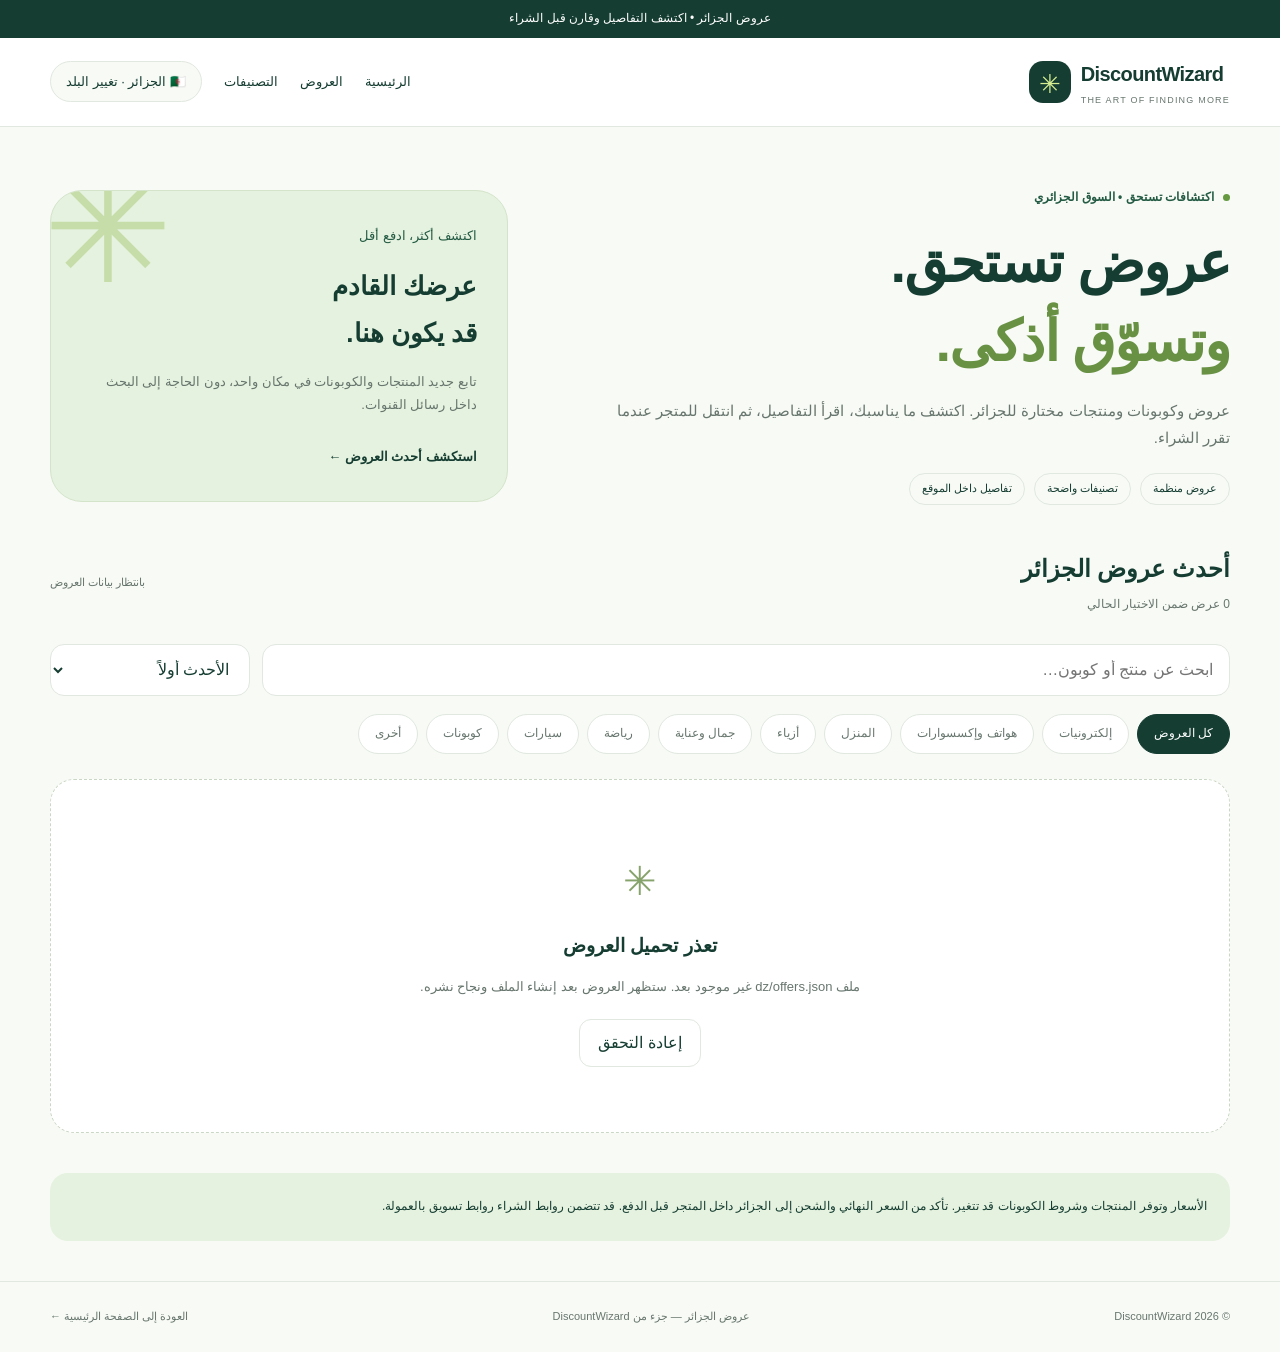
==== dz/index.html @ 04fa4dc1 "Create index.html" ====
<!DOCTYPE html>
<html lang="ar" dir="rtl">
<head>
  <meta charset="UTF-8">
  <meta name="viewport" content="width=device-width, initial-scale=1">
  <meta name="theme-color" content="#123e32">
  <meta name="description" content="اكتشف عروض الجزائر والكوبونات والمنتجات المختارة على DiscountWizard، مع التفاصيل والتصنيفات وروابط الشراء.">
  <title>عروض الجزائر والكوبونات | DiscountWizard</title>

  <style>
    :root {
      color-scheme: light;
      --bg: #f8faf6;
      --paper: #fff;
      --ink: #153d32;
      --muted: #67766e;
      --line: #e0e8df;
      --mint: #e5f2df;
      --lime: #d6ed91;
      --green: #245b44;
      --radius: 24px;
    }

    * { box-sizing: border-box; }
    html { scroll-behavior: smooth; }
    body {
      margin: 0;
      background: var(--bg);
      color: var(--ink);
      font-family: Tahoma, Arial, sans-serif;
      line-height: 1.8;
    }
    button, input, select { font: inherit; }
    button, select { cursor: pointer; }
    a { color: inherit; text-decoration: none; }
    button, a, input, select { -webkit-tap-highlight-color: transparent; }
    :focus-visible { outline: 3px solid #81ab49; outline-offset: 4px; }
    [hidden] { display: none !important; }
    .wrap { width: min(1180px, calc(100% - 36px)); margin: auto; }
    .announcement {
      padding: 8px 16px;
      text-align: center;
      background: var(--ink);
      color: white;
      font-size: 12px;
    }
    header { border-bottom: 1px solid var(--line); background: var(--paper); }
    .nav {
      min-height: 88px;
      display: flex;
      align-items: center;
      justify-content: space-between;
      gap: 20px;
    }
    .brand { display: flex; align-items: center; gap: 10px; direction: ltr; }
    .brand-icon {
      display: grid;
      place-items: center;
      width: 42px;
      height: 42px;
      border-radius: 14px;
      background: var(--ink);
      color: var(--lime);
      font-size: 26px;
    }
    .brand strong { display: block; font-size: 20px; letter-spacing: -.6px; }
    .brand small { display: block; font-size: 9px; letter-spacing: 1.2px; color: var(--muted); }
    .nav-links { display: flex; align-items: center; gap: 22px; font-size: 13px; }
    .country-pill {
      border: 1px solid var(--line);
      border-radius: 100px;
      padding: 8px 15px;
      background: var(--bg);
      white-space: nowrap;
    }
    .hero {
      padding: 60px 0 42px;
      display: grid;
      grid-template-columns: 1.5fr 1fr;
      gap: 35px;
      align-items: center;
    }
    .eyebrow { font-size: 12px; font-weight: bold; color: var(--green); }
    .eyebrow::before {
      content: "";
      display: inline-block;
      width: 7px;
      height: 7px;
      border-radius: 50%;
      background: #669840;
      margin-inline-end: 9px;
    }
    h1 { font-size: clamp(32px, 5vw, 56px); line-height: 1.4; margin: 16px 0; letter-spacing: -1.5px; }
    h1 span { color: #689144; }
    .hero p { color: var(--muted); max-width: 620px; font-size: 15px; }
    .hero-tags { display: flex; flex-wrap: wrap; gap: 9px; margin-top: 22px; }
    .hero-tags span { padding: 5px 12px; border: 1px solid var(--line); border-radius: 100px; font-size: 11px; }
    .hero-card {
      padding: 30px;
      border-radius: 32px;
      background: var(--mint);
      border: 1px solid #d4e4ca;
      position: relative;
      overflow: hidden;
    }
    .hero-card::after {
      content: "✳";
      position: absolute;
      inset-inline-end: -8px;
      top: -40px;
      font-size: 155px;
      color: #c6dda9;
      line-height: 1;
    }
    .hero-card > * { position: relative; z-index: 1; }
    .hero-card small { color: var(--green); }
    .hero-card h2 { font-size: 26px; margin: 14px 0 10px; }
    .hero-card p { font-size: 13px; }
    .hero-card a { display: inline-block; margin-top: 15px; font-size: 13px; font-weight: bold; }
    .section-top { display: flex; justify-content: space-between; align-items: center; gap: 15px; }
    .section-top h2 { font-size: 24px; margin: 0; }
    .section-top p { margin: 4px 0; font-size: 12px; color: var(--muted); }
    .update-status { font-size: 11px; color: var(--muted); text-align: end; }
    .tools {
      display: grid;
      grid-template-columns: 1fr 200px;
      gap: 12px;
      margin: 24px 0 18px;
    }
    .search, .sort {
      width: 100%;
      min-height: 50px;
      border: 1px solid var(--line);
      border-radius: 14px;
      background: white;
      color: var(--ink);
      padding: 11px 16px;
    }
    .categories { display: flex; flex-wrap: wrap; gap: 8px; margin-bottom: 25px; }
    .category {
      border: 1px solid var(--line);
      background: white;
      color: var(--muted);
      border-radius: 100px;
      padding: 8px 16px;
      font-size: 12px;
    }
    .category.active { background: var(--ink); color: white; border-color: var(--ink); }
    .grid { display: grid; grid-template-columns: repeat(3, minmax(0, 1fr)); gap: 22px; }
    .offer {
      background: var(--paper);
      border: 1px solid var(--line);
      border-radius: var(--radius);
      overflow: hidden;
      display: flex;
      flex-direction: column;
      transition: transform .2s, box-shadow .2s;
    }
    .offer:hover { transform: translateY(-4px); box-shadow: 0 15px 35px #183c3210; }
    .offer-image {
      aspect-ratio: 4 / 3;
      position: relative;
      background: #f0f3ed;
      display: grid;
      place-items: center;
      overflow: hidden;
    }
    .offer-image img { width: 100%; height: 100%; object-fit: contain; padding: 18px; }
    .placeholder { color: #98ac93; font-size: 45px; }
    .badge {
      position: absolute;
      top: 13px;
      inset-inline-start: 13px;
      padding: 4px 11px;
      border-radius: 100px;
      background: var(--ink);
      color: white;
      font-size: 11px;
    }
    .badge.expired { background: #756e63; }
    .offer-content { padding: 20px; display: flex; flex-direction: column; flex: 1; }
    .meta { display: flex; justify-content: space-between; gap: 8px; color: var(--muted); font-size: 10px; }
    .offer h3 { font-size: 16px; line-height: 1.8; margin: 12px 0 8px; overflow-wrap: anywhere; }
    .summary {
      color: var(--muted);
      font-size: 12px;
      margin: 0 0 16px;
      display: -webkit-box;
      -webkit-line-clamp: 2;
      -webkit-box-orient: vertical;
      overflow: hidden;
    }
    .prices { display: flex; flex-wrap: wrap; align-items: center; gap: 10px; margin-top: auto; }
    .price { font-size: 22px; font-weight: bold; }
    .old-price { color: #8a938b; font-size: 12px; }
    .coupon-line { color: var(--green); font-size: 11px; margin: 10px 0 0; overflow-wrap: anywhere; }
    .details-button, .primary {
      border: 0;
      background: var(--ink);
      color: white;
      border-radius: 12px;
      padding: 11px 16px;
      text-align: center;
      font-weight: bold;
      font-size: 12px;
    }
    .details-button { width: 100%; margin-top: 18px; }
    .details-button:hover, .primary:hover { background: var(--green); }
    .empty {
      border: 1px dashed #cbd7c5;
      border-radius: var(--radius);
      text-align: center;
      padding: 65px 20px;
      background: white;
    }
    .empty .symbol { font-size: 40px; color: #87a36c; }
    .empty h3 { margin: 12px 0; font-size: 19px; }
    .empty p { margin: 0 auto; max-width: 550px; color: var(--muted); font-size: 13px; }
    .secondary { border: 1px solid var(--line); background: white; padding: 9px 18px; border-radius: 12px; color: var(--ink); }
    .empty button { margin-top: 20px; }
    .pagination { display: flex; align-items: center; justify-content: center; gap: 18px; margin: 30px 0; }
    .pagination span { font-size: 12px; color: var(--muted); }
    button:disabled { opacity: .4; cursor: not-allowed; }
    .notice { padding: 23px; background: var(--mint); border-radius: 18px; margin: 40px 0; font-size: 12px; }
    footer { margin-top: 40px; border-top: 1px solid var(--line); padding: 25px 0; color: var(--muted); font-size: 11px; }
    .footer-inner { display: flex; justify-content: space-between; gap: 20px; flex-wrap: wrap; }

    dialog {
      width: min(760px, calc(100% - 24px));
      max-height: 90vh;
      padding: 0;
      border: 1px solid var(--line);
      border-radius: 24px;
      color: var(--ink);
      background: white;
      overflow: auto;
    }
    dialog::backdrop { background: #09251fcc; backdrop-filter: blur(4px); }
    .dialog-head {
      display: flex;
      justify-content: space-between;
      align-items: center;
      padding: 15px 22px;
      border-bottom: 1px solid var(--line);
    }
    .close { border: 0; background: var(--bg); width: 36px; height: 36px; border-radius: 50%; font-size: 22px; color: var(--ink); }
    .dialog-body { padding: 25px; }
    .detail-image { width: 100%; max-height: 300px; object-fit: contain; background: var(--bg); border-radius: 18px; padding: 20px; }
    .dialog-body h2 { font-size: 23px; line-height: 1.6; overflow-wrap: anywhere; }
    .description { white-space: pre-line; color: var(--muted); font-size: 14px; overflow-wrap: anywhere; }
    .specs { width: 100%; border-collapse: collapse; margin: 20px 0; font-size: 13px; }
    .specs th, .specs td { padding: 12px; border-bottom: 1px solid var(--line); text-align: start; overflow-wrap: anywhere; }
    .specs th { width: 35%; background: var(--bg); }
    .detail-actions { display: flex; gap: 10px; flex-wrap: wrap; margin-top: 24px; }
    .detail-note { color: var(--muted); font-size: 11px; margin-top: 18px; }
    .skip { position: absolute; top: -100px; padding: 10px; background: white; z-index: 5; }
    .skip:focus { top: 10px; }

    @media (max-width: 900px) {
      .grid { grid-template-columns: repeat(2, minmax(0, 1fr)); }
      .hero { grid-template-columns: 1fr; gap: 15px; padding-top: 35px; }
      .hero-card { padding: 25px; }
    }
    @media (max-width: 580px) {
      .wrap { width: calc(100% - 26px); }
      .nav { min-height: 76px; gap: 10px; flex-wrap: wrap; padding: 14px 0; }
      .brand strong { font-size: 18px; }
      .nav-links { gap: 12px; font-size: 11px; }
      .nav-links .home-link { display: none; }
      .grid { grid-template-columns: 1fr; }
      .tools { grid-template-columns: 1fr; }
      .section-top { align-items: flex-start; }
      .section-top h2 { font-size: 21px; }
      .update-status { max-width: 130px; }
      .hero h1 { font-size: 36px; }
      .dialog-body { padding: 18px; }
      .categories { gap: 6px; }
      .category { padding: 7px 12px; }
    }
    @media (prefers-reduced-motion: reduce) {
      html { scroll-behavior: auto; }
      .offer { transition: none; }
    }
  </style>
</head>

<body>
  <a class="skip" href="#offers">انتقل إلى العروض</a>

  <div class="announcement">
    عروض الجزائر • اكتشف التفاصيل وقارن قبل الشراء
  </div>

  <header>
    <nav class="wrap nav" aria-label="القائمة الرئيسية">
      <a class="brand" href="../?lang=ar" aria-label="DiscountWizard — الرئيسية">
        <span class="brand-icon" aria-hidden="true">✳</span>
        <span>
          <strong>DiscountWizard</strong>
          <small>THE ART OF FINDING MORE</small>
        </span>
      </a>

      <div class="nav-links">
        <a class="home-link" href="../?lang=ar">الرئيسية</a>
        <a href="#offers">العروض</a>
        <a href="#categories">التصنيفات</a>
        <a class="country-pill" href="../?lang=ar">🇩🇿 الجزائر · تغيير البلد</a>
      </div>
    </nav>
  </header>

  <main class="wrap">
    <section class="hero">
      <div>
        <div class="eyebrow">اكتشافات تستحق • السوق الجزائري</div>
        <h1>عروض تستحق.<br><span>وتسوّق أذكى.</span></h1>
        <p>
          عروض وكوبونات ومنتجات مختارة للجزائر.
          اكتشف ما يناسبك، اقرأ التفاصيل، ثم انتقل للمتجر عندما تقرر الشراء.
        </p>
        <div class="hero-tags">
          <span>عروض منظمة</span>
          <span>تصنيفات واضحة</span>
          <span>تفاصيل داخل الموقع</span>
        </div>
      </div>

      <aside class="hero-card">
        <small>اكتشف أكثر، ادفع أقل</small>
        <h2>عرضك القادم<br>قد يكون هنا.</h2>
        <p>تابع جديد المنتجات والكوبونات في مكان واحد، دون الحاجة إلى البحث داخل رسائل القنوات.</p>
        <a href="#offers">استكشف أحدث العروض ←</a>
      </aside>
    </section>

    <section id="offers" aria-labelledby="offers-title">
      <div class="section-top">
        <div>
          <h2 id="offers-title">أحدث عروض الجزائر</h2>
          <p id="result-count">جارٍ تحميل العروض…</p>
        </div>
        <div class="update-status" id="update-status" role="status" aria-live="polite">
          تحديث تلقائي كل دقيقتين
        </div>
      </div>

      <div class="tools">
        <input
          class="search"
          id="search"
          type="search"
          placeholder="ابحث عن منتج أو كوبون…"
          aria-label="البحث في العروض"
          maxlength="150"
        >
        <select class="sort" id="sort" aria-label="ترتيب العروض">
          <option value="newest">الأحدث أولاً</option>
          <option value="discount">الأعلى تخفيضًا</option>
        </select>
      </div>

      <div class="categories" id="categories" aria-label="تصنيفات العروض"></div>
      <div class="grid" id="offer-grid"></div>

      <div class="empty" id="empty-state" hidden>
        <div class="symbol" aria-hidden="true">✳</div>
        <h3 id="empty-title">العروض في الطريق</h3>
        <p id="empty-text"></p>
        <button class="secondary" id="retry" type="button">إعادة التحقق</button>
      </div>

      <nav class="pagination" id="pagination" aria-label="صفحات العروض" hidden>
        <button class="secondary" id="previous" type="button">السابق</button>
        <span id="page-info"></span>
        <button class="secondary" id="next" type="button">التالي</button>
      </nav>
    </section>

    <aside class="notice">
      الأسعار وتوفر المنتجات وشروط الكوبونات قد تتغير.
      تأكد من السعر النهائي والشحن إلى الجزائر داخل المتجر قبل الدفع.
      قد تتضمن روابط الشراء روابط تسويق بالعمولة.
    </aside>
  </main>

  <footer>
    <div class="wrap footer-inner">
      <span>© <span id="year"></span> DiscountWizard</span>
      <span>عروض الجزائر — جزء من DiscountWizard</span>
      <a href="../?lang=ar">العودة إلى الصفحة الرئيسية ←</a>
    </div>
  </footer>

  <dialog id="detail-dialog" aria-labelledby="detail-title">
    <div class="dialog-head">
      <span>تفاصيل العرض</span>
      <button class="close" id="close-dialog" type="button" aria-label="إغلاق">×</button>
    </div>
    <div class="dialog-body" id="detail-content"></div>
  </dialog>

  <script>
    (() => {
      'use strict';

      // مصدر البيانات: ملف offers.json داخل مجلد dz نفسه.
      const DATA_URL = new URL('./offers.json', location.href);
      const REFRESH_MS = 120000;
      const PAGE_SIZE = 12;

      const categoryNames = {
        all: 'كل العروض',
        electronics: 'إلكترونيات',
        phones: 'هواتف وإكسسوارات',
        home: 'المنزل',
        fashion: 'أزياء',
        beauty: 'جمال وعناية',
        sports: 'رياضة',
        automotive: 'سيارات',
        coupons: 'كوبونات',
        other: 'أخرى'
      };

      const $ = (id) => document.getElementById(id);
      const state = {
        offers: [],
        category: 'all',
        page: 1,
        loaded: false,
        loading: false,
        error: '',
        activeId: null
      };

      function element(tag, className, text) {
        const node = document.createElement(tag);
        if (className) node.className = className;
        if (text !== undefined) node.textContent = text;
        return node;
      }

      function safeUrl(value) {
        if (typeof value !== 'string' || !value.trim()) return '';
        try {
          const url = new URL(value, DATA_URL);
          return ['https:', 'http:'].includes(url.protocol) ? url.href : '';
        } catch {
          return '';
        }
      }

      function string(value, limit = 10000) {
        return typeof value === 'string' ? value.slice(0, limit) : '';
      }

      function numeric(value) {
        if (value === null || value === undefined || value === '') return null;
        const number = Number(value);
        return Number.isFinite(number) && number >= 0 ? number : null;
      }

      function normalize(raw) {
        if (!raw || typeof raw !== 'object') return null;

        const id = String(raw.id ?? '').trim();
        const title = string(raw.title, 300).trim();
        if (!id || !title) return null;
        if (raw.country && String(raw.country).toLowerCase() !== 'dz') return null;

        const category = Object.prototype.hasOwnProperty.call(categoryNames, raw.category)
          && raw.category !== 'all' ? raw.category : 'other';

        const published = Date.parse(raw.published_at);
        const expires = Date.parse(raw.expires_at);
        const price = numeric(raw.price);
        const oldPrice = numeric(raw.old_price);

        let discount = numeric(
          typeof raw.discount === 'string'
            ? raw.discount.replace('%', '').trim()
            : raw.discount
        );

        if (price !== null && oldPrice !== null && oldPrice > price) {
          discount = Math.round((1 - price / oldPrice) * 100);
        }

        const specifications = [];
        if (raw.specifications && typeof raw.specifications === 'object'
          && !Array.isArray(raw.specifications)) {
          for (const [key, value] of Object.entries(raw.specifications).slice(0, 30)) {
            if (['string', 'number', 'boolean'].includes(typeof value)) {
              specifications.push([key.slice(0, 100), String(value).slice(0, 1000)]);
            }
          }
        }

        return {
          id,
          title,
          category,
          description: string(raw.description),
          image: safeUrl(raw.image),
          productUrl: safeUrl(raw.product_url),
          coupon: string(raw.coupon, 100),
          currency: string(raw.currency, 12) || 'DZD',
          price,
          oldPrice,
          priceLabel: price === null ? string(raw.price, 80) : '',
          oldPriceLabel: oldPrice === null ? string(raw.old_price, 80) : '',
          discount: discount !== null && discount > 0 && discount <= 100
            ? Math.round(discount) : null,
          published: Number.isFinite(published) ? published : 0,
          expires: Number.isFinite(expires) ? expires : null,
          expired: raw.status === 'expired',
          specifications
        };
      }

      function expired(offer) {
        return offer.expired || (offer.expires !== null && offer.expires <= Date.now());
      }

      function money(value, currency) {
        if (value === null) return '';
        try {
          return new Intl.NumberFormat('ar-DZ', {
            style: 'currency',
            currency,
            maximumFractionDigits: 2
          }).format(value);
        } catch {
          return `${value} ${currency}`;
        }
      }

      function priceText(offer) {
        return money(offer.price, offer.currency) || offer.priceLabel || 'السعر داخل المتجر';
      }

      function dateText(timestamp) {
        return timestamp
          ? new Intl.DateTimeFormat('ar-DZ', { dateStyle: 'medium' }).format(timestamp)
          : '';
      }

      function appendPrices(parent, offer) {
        const box = element('div', 'prices');
        box.append(element('span', 'price', priceText(offer)));
        const old = money(offer.oldPrice, offer.currency) || offer.oldPriceLabel;
        if (old) box.append(element('del', 'old-price', old));
        parent.append(box);
      }

      function appendImage(parent, offer, detail = false) {
        if (!offer.image) {
          if (!detail) parent.append(element('span', 'placeholder', '✳'));
          return;
        }

        const img = element('img', detail ? 'detail-image' : '');
        img.src = offer.image;
        img.alt = offer.title;
        img.loading = detail ? 'eager' : 'lazy';
        img.decoding = 'async';
        img.referrerPolicy = 'no-referrer';
        img.addEventListener('error', () => {
          img.remove();
          if (!detail) parent.append(element('span', 'placeholder', '✳'));
        }, { once: true });

        parent.append(img);
      }

      function renderCategories() {
        const fragment = document.createDocumentFragment();

        for (const [key, label] of Object.entries(categoryNames)) {
          const button = element(
            'button',
            `category${state.category === key ? ' active' : ''}`,
            label
          );
          button.type = 'button';
          button.setAttribute('aria-pressed', String(state.category === key));
          button.addEventListener('click', () => {
            state.category = key;
            state.page = 1;
            renderCategories();
            render();
          });
          fragment.append(button);
        }

        $('categories').replaceChildren(fragment);
      }

      function filteredOffers() {
        const query = $('search').value.trim().toLocaleLowerCase();

        return state.offers.filter((offer) => {
          const categoryMatch = state.category === 'all'
            || offer.category === state.category
            || (state.category === 'coupons' && Boolean(offer.coupon));

          const haystack = [
            offer.title, offer.description, offer.coupon,
            categoryNames[offer.category]
          ].join(' ').toLocaleLowerCase();

          return categoryMatch && (!query || haystack.includes(query));
        }).sort((a, b) => {
          const expiryOrder = Number(expired(a)) - Number(expired(b));
          if (expiryOrder) return expiryOrder;

          return $('sort').value === 'discount'
            ? (b.discount || 0) - (a.discount || 0) || b.published - a.published
            : b.published - a.published;
        });
      }

      function offerCard(offer) {
        const card = element('article', 'offer');
        const imageBox = element('div', 'offer-image');
        appendImage(imageBox, offer);

        if (expired(offer)) {
          imageBox.append(element('span', 'badge expired', 'منتهي'));
        } else if (offer.discount !== null) {
          imageBox.append(element('span', 'badge', `خصم ${offer.discount}%`));
        } else if (offer.coupon) {
          imageBox.append(element('span', 'badge', 'كوبون متاح'));
        }

        const body = element('div', 'offer-content');
        const meta = element('div', 'meta');
        meta.append(
          element('span', '', categoryNames[offer.category]),
          element('span', '', dateText(offer.published))
        );

        body.append(meta, element('h3', '', offer.title));
        body.append(element('p', 'summary', offer.description || 'افتح العرض للاطلاع على التفاصيل المتاحة.'));
        appendPrices(body, offer);

        if (offer.coupon) {
          body.append(element('p', 'coupon-line', `كود الكوبون: ${offer.coupon}`));
        }

        const button = element('button', 'details-button', 'التفاصيل والعرض ←');
        button.type = 'button';
        button.addEventListener('click', () => openDetails(offer));
        body.append(button);

        card.append(imageBox, body);
        return card;
      }

      function render() {
        const offers = filteredOffers();
        const pages = Math.max(1, Math.ceil(offers.length / PAGE_SIZE));
        state.page = Math.min(state.page, pages);

        const fragment = document.createDocumentFragment();
        offers.slice((state.page - 1) * PAGE_SIZE, state.page * PAGE_SIZE)
          .forEach((offer) => fragment.append(offerCard(offer)));

        $('offer-grid').replaceChildren(fragment);
        $('result-count').textContent = `${offers.length} عرض ضمن الاختيار الحالي`;
        $('empty-state').hidden = offers.length > 0;
        $('pagination').hidden = offers.length <= PAGE_SIZE;
        $('page-info').textContent = `${state.page} / ${pages}`;
        $('previous').disabled = state.page <= 1;
        $('next').disabled = state.page >= pages;

        if (!offers.length) {
          const hasFilters = state.category !== 'all' || $('search').value.trim();

          $('empty-title').textContent = state.error && !state.loaded
            ? 'تعذر تحميل العروض'
            : hasFilters ? 'لا توجد نتائج مطابقة' : 'العروض في الطريق';

          $('empty-text').textContent = state.error && !state.loaded
            ? state.error
            : hasFilters
              ? 'جرّب كلمة أخرى أو اختر تصنيف كل العروض.'
              : 'لم تُنشر عروض بعد. ستظهر هنا تلقائيًا عندما يرسل السيرفر بيانات العروض.';

          $('retry').hidden = Boolean(hasFilters) && !state.error;
        }
      }

      function openDetails(offer) {
        state.activeId = offer.id;
        const fragment = document.createDocumentFragment();

        appendImage(fragment, offer, true);
        fragment.append(element('p', 'eyebrow', categoryNames[offer.category]));

        const title = element('h2', '', offer.title);
        title.id = 'detail-title';
        fragment.append(title);
        appendPrices(fragment, offer);

        if (expired(offer)) {
          fragment.append(element('p', 'detail-note', 'هذا العرض منتهي. قد يختلف السعر الحالي في المتجر.'));
        }

        fragment.append(element(
          'p',
          'description',
          offer.description || 'لا توجد تفاصيل إضافية لهذا العرض حاليًا.'
        ));

        if (offer.specifications.length) {
          const table = element('table', 'specs');
          const caption = element('caption', '', 'المواصفات');
          const tbody = element('tbody');

          for (const [key, value] of offer.specifications) {
            const row = element('tr');
            const th = element('th', '', key);
            th.scope = 'row';
            row.append(th, element('td', '', value));
            tbody.append(row);
          }

          table.append(caption, tbody);
          fragment.append(table);
        }

        if (offer.coupon) {
          fragment.append(element('p', 'coupon-line', `الكوبون: ${offer.coupon}`));
        }

        const actions = element('div', 'detail-actions');

        if (offer.productUrl) {
          const link = element('a', 'primary', 'عرض المنتج في المتجر ↗');
          link.href = offer.productUrl;
          link.target = '_blank';
          link.rel = 'noopener noreferrer sponsored';
          actions.append(link);
        } else {
          actions.append(element('span', 'detail-note', 'رابط الشراء غير متاح حاليًا.'));
        }

        if (offer.coupon) {
          const copy = element('button', 'secondary', 'نسخ الكوبون');
          copy.type = 'button';
          copy.addEventListener('click', async () => {
            try {
              await navigator.clipboard.writeText(offer.coupon);
              copy.textContent = 'تم النسخ ✓';
            } catch {
              copy.textContent = `انسخ يدويًا: ${offer.coupon}`;
            }
          });
          actions.append(copy);
        }

        fragment.append(
          actions,
          element('p', 'detail-note', 'تحقق من السعر والشحن وصلاحية الكوبون داخل المتجر قبل الشراء. قد نحصل على عمولة من رابط الشراء.')
        );

        $('detail-content').replaceChildren(fragment);
        if (!$('detail-dialog').open) $('detail-dialog').showModal();
      }

      async function loadOffers() {
        if (state.loading) return;
        state.loading = true;

        const controller = new AbortController();
        const timeout = setTimeout(() => controller.abort(), 15000);

        try {
          const url = new URL(DATA_URL);
          url.searchParams.set('_refresh', String(Date.now()));

          const response = await fetch(url, {
            cache: 'no-store',
            signal: controller.signal
          });

          if (response.status === 404) {
            throw new Error('ملف dz/offers.json غير موجود بعد. ستظهر العروض بعد إنشاء الملف ونجاح نشره.');
          }
          if (!response.ok) throw new Error(`تعذر جلب البيانات (${response.status}).`);

          const data = await response.json();
          const rows = Array.isArray(data) ? data : data.offers;

          if (!Array.isArray(rows)) throw new Error('صيغة ملف العروض غير صحيحة.');

          const unique = new Map();
          for (const row of rows) {
            const offer = normalize(row);
            if (offer) unique.set(offer.id, offer);
          }

          if (rows.length && !unique.size) {
            throw new Error('البيانات لا تحتوي عروضًا صالحة للجزائر. تحقق من id وtitle وcountry.');
          }

          state.offers = [...unique.values()];
          state.loaded = true;
          state.error = '';

          $('update-status').textContent = `آخر تحقق: ${
            new Date().toLocaleTimeString('ar-DZ', {
              hour: '2-digit', minute: '2-digit'
            })
          } · كل دقيقتين`;

          if ($('detail-dialog').open && state.activeId) {
            const active = unique.get(state.activeId);
            if (active) openDetails(active);
            else $('detail-dialog').close();
          }
        } catch (error) {
          state.error = error.name === 'AbortError'
            ? 'استغرق الاتصال وقتًا طويلًا. أعد المحاولة.'
            : error instanceof SyntaxError
              ? 'ملف offers.json ليس بصيغة JSON سليمة.'
              : error.message || 'تعذر الاتصال بمصدر العروض.';

          $('update-status').textContent = state.loaded
            ? 'تعذر التحديث — نعرض آخر بيانات محملة'
            : 'بانتظار بيانات العروض';
        } finally {
          clearTimeout(timeout);
          state.loading = false;
          render();
        }
      }

      $('search').addEventListener('input', () => {
        state.page = 1;
        render();
      });

      $('sort').addEventListener('change', () => {
        state.page = 1;
        render();
      });

      function changePage(delta) {
        state.page = Math.max(1, state.page + delta);
        render();
        $('offers').scrollIntoView({ block: 'start' });
      }

      $('previous').addEventListener('click', () => changePage(-1));
      $('next').addEventListener('click', () => changePage(1));
      $('retry').addEventListener('click', loadOffers);
      $('close-dialog').addEventListener('click', () => $('detail-dialog').close());
      $('detail-dialog').addEventListener('close', () => { state.activeId = null; });

      $('detail-dialog').addEventListener('click', (event) => {
        const dialog = $('detail-dialog');
        if (event.target !== dialog) return;
        const rect = dialog.getBoundingClientRect();

        if (
          event.clientX < rect.left || event.clientX > rect.right ||
          event.clientY < rect.top || event.clientY > rect.bottom
        ) dialog.close();
      });

      document.addEventListener('visibilitychange', () => {
        if (!document.hidden) loadOffers();
      });

      $('year').textContent = new Date().getFullYear();
      renderCategories();
      loadOffers();

      setInterval(() => {
        if (!document.hidden) loadOffers();
      }, REFRESH_MS);
    })();
  </script>
</body>
</html>
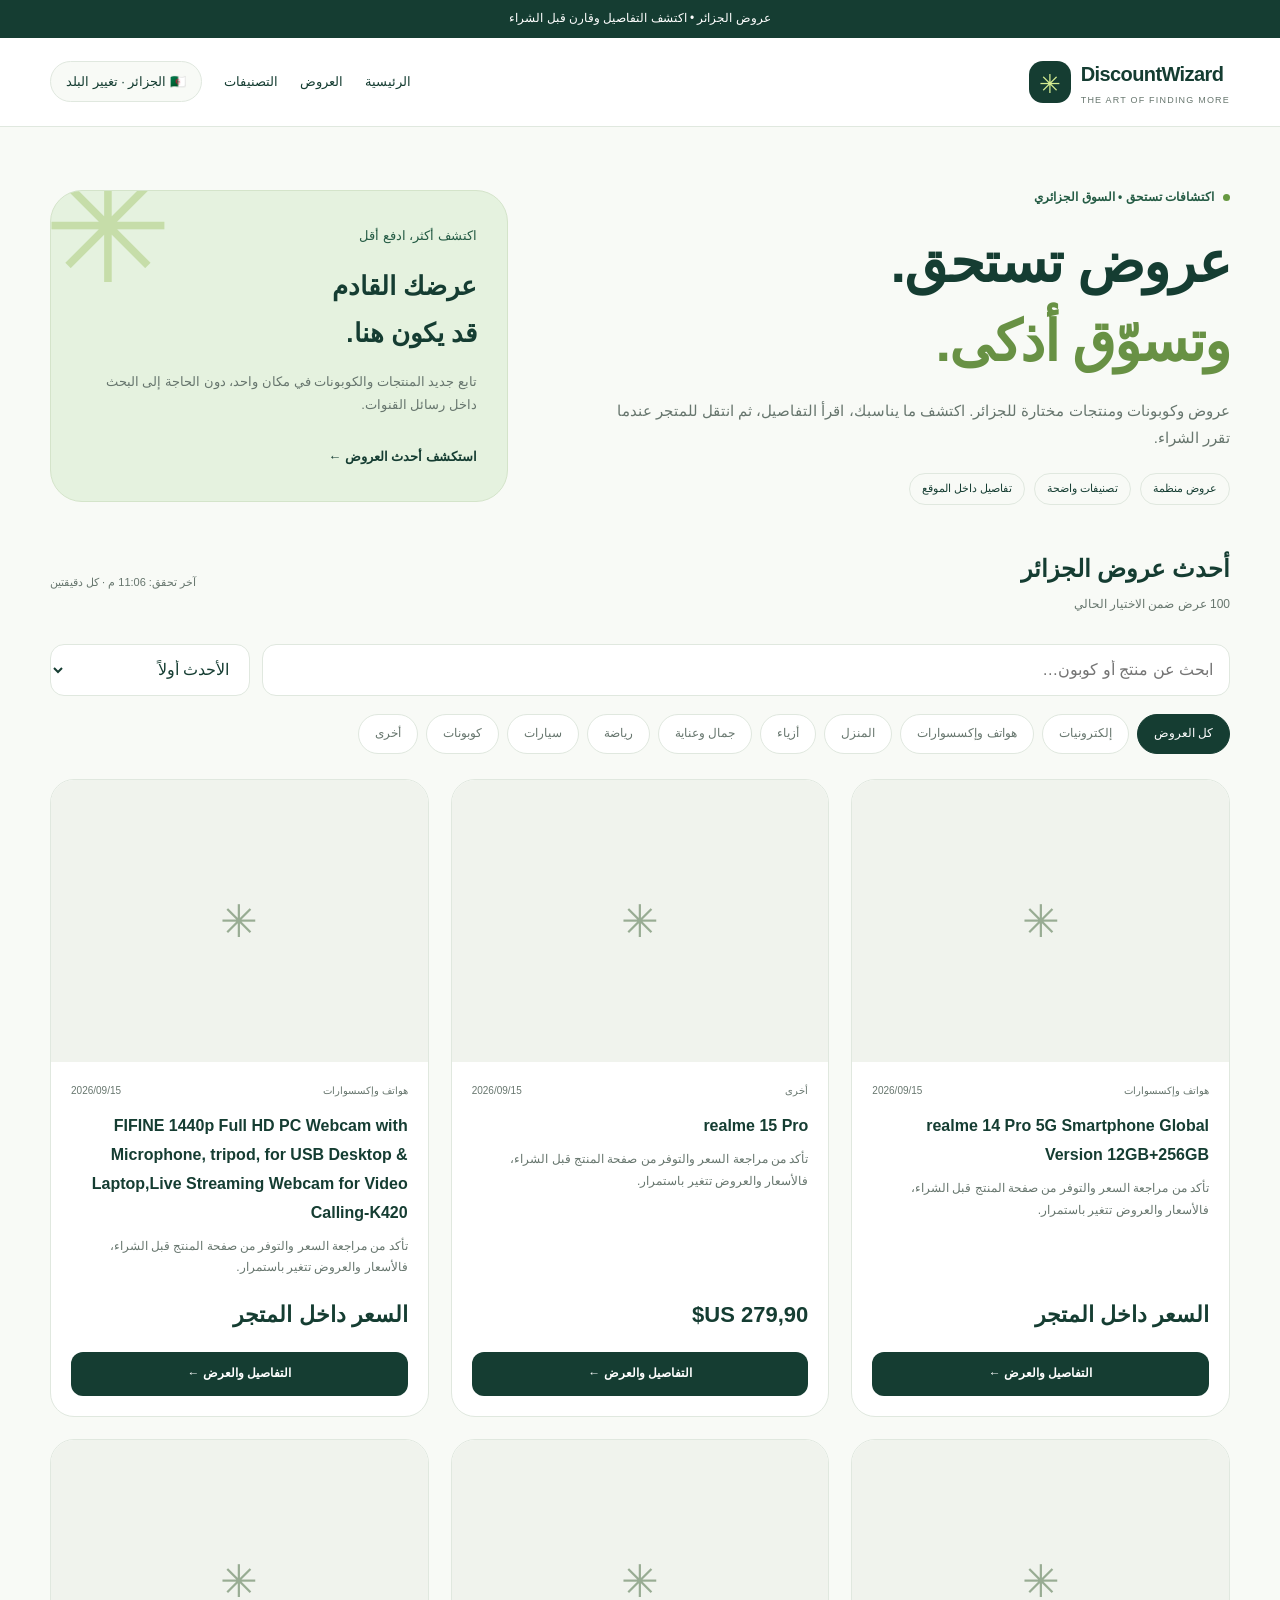
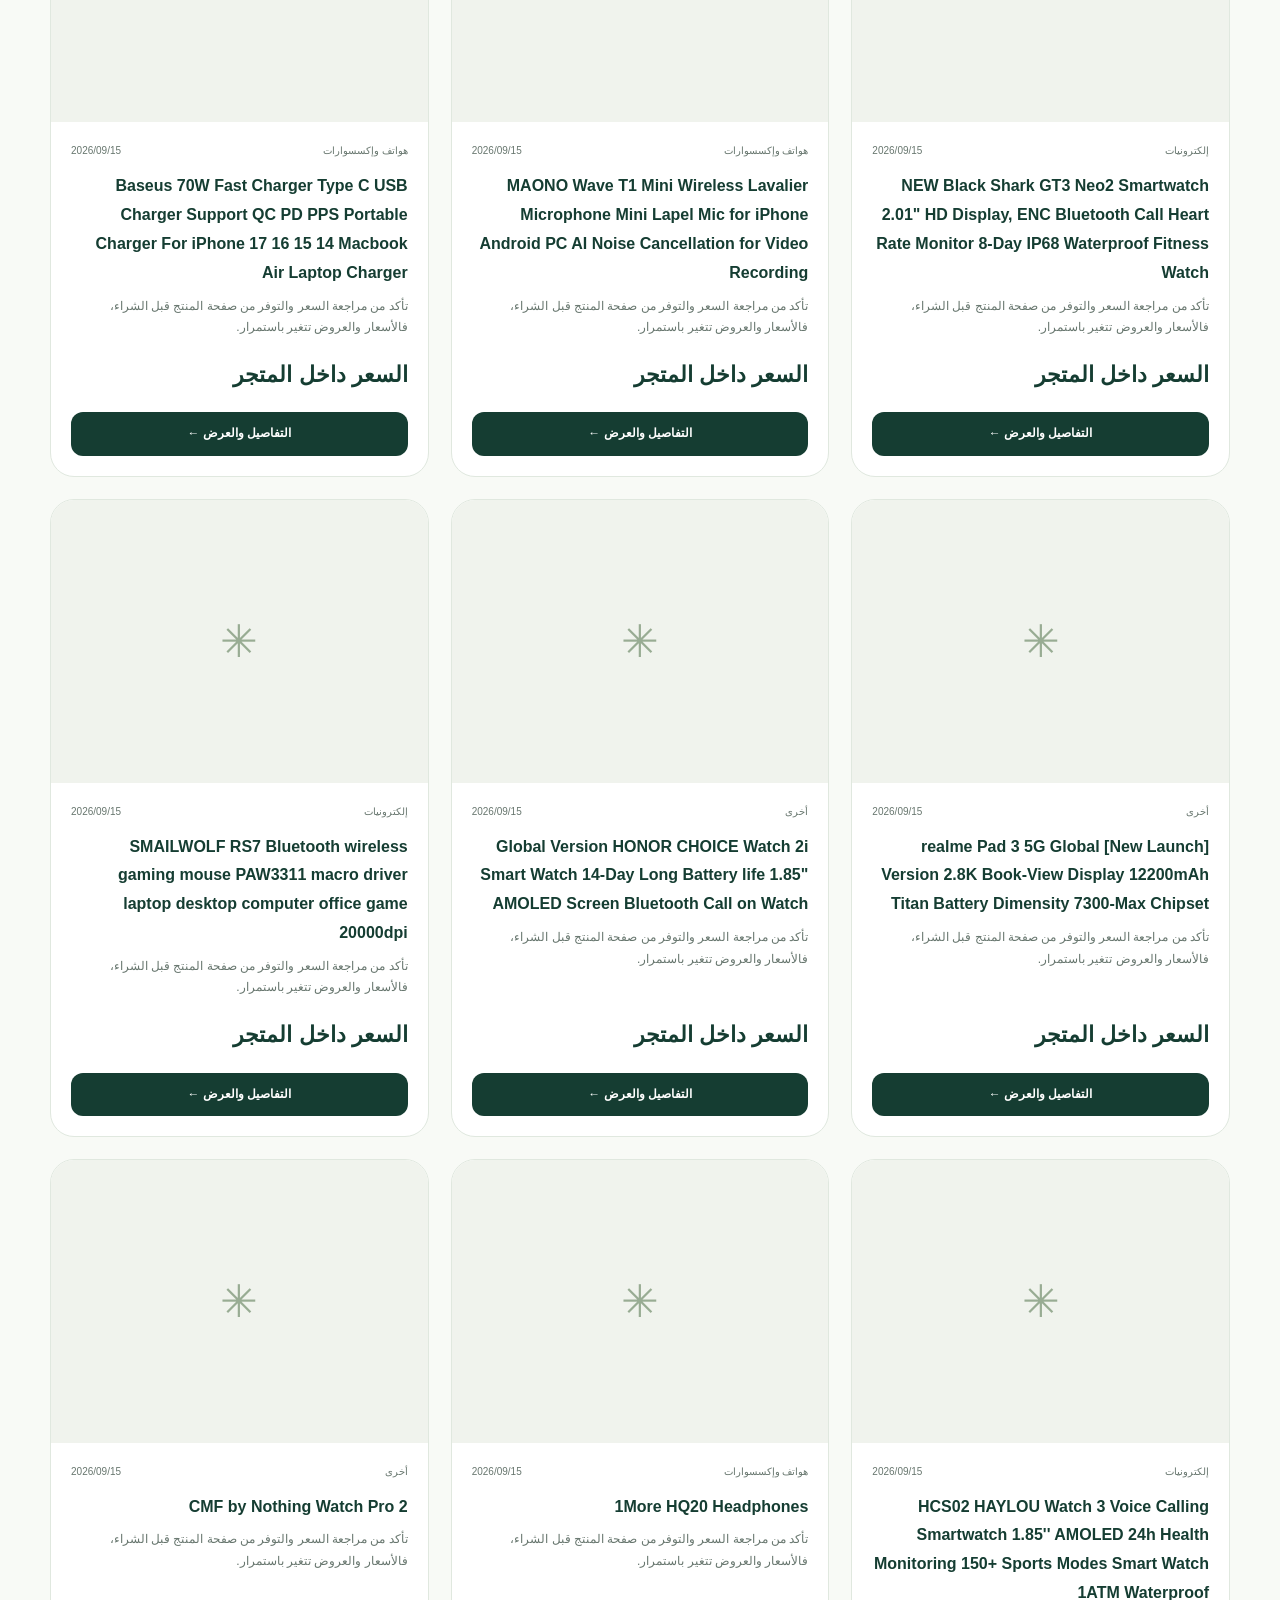
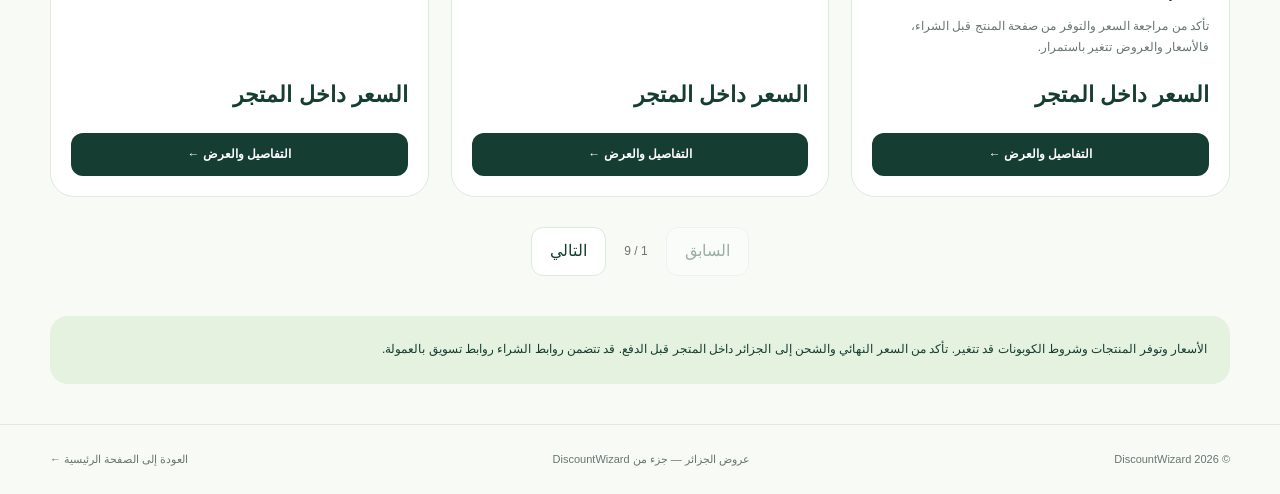
==== commit 891e699c: "Update index.html" ====
--- a/dz/index.html
+++ b/dz/index.html
@@ -737,7 +737,7 @@
         const actions = element('div', 'detail-actions');
 
         if (offer.productUrl) {
-          const link = element('a', 'primary', 'عرض المنتج في المتجر ↗');
+          const link = element('a', 'primary', 'تسوّق الآن ↗');
           link.href = offer.productUrl;
           link.target = '_blank';
           link.rel = 'noopener noreferrer sponsored';
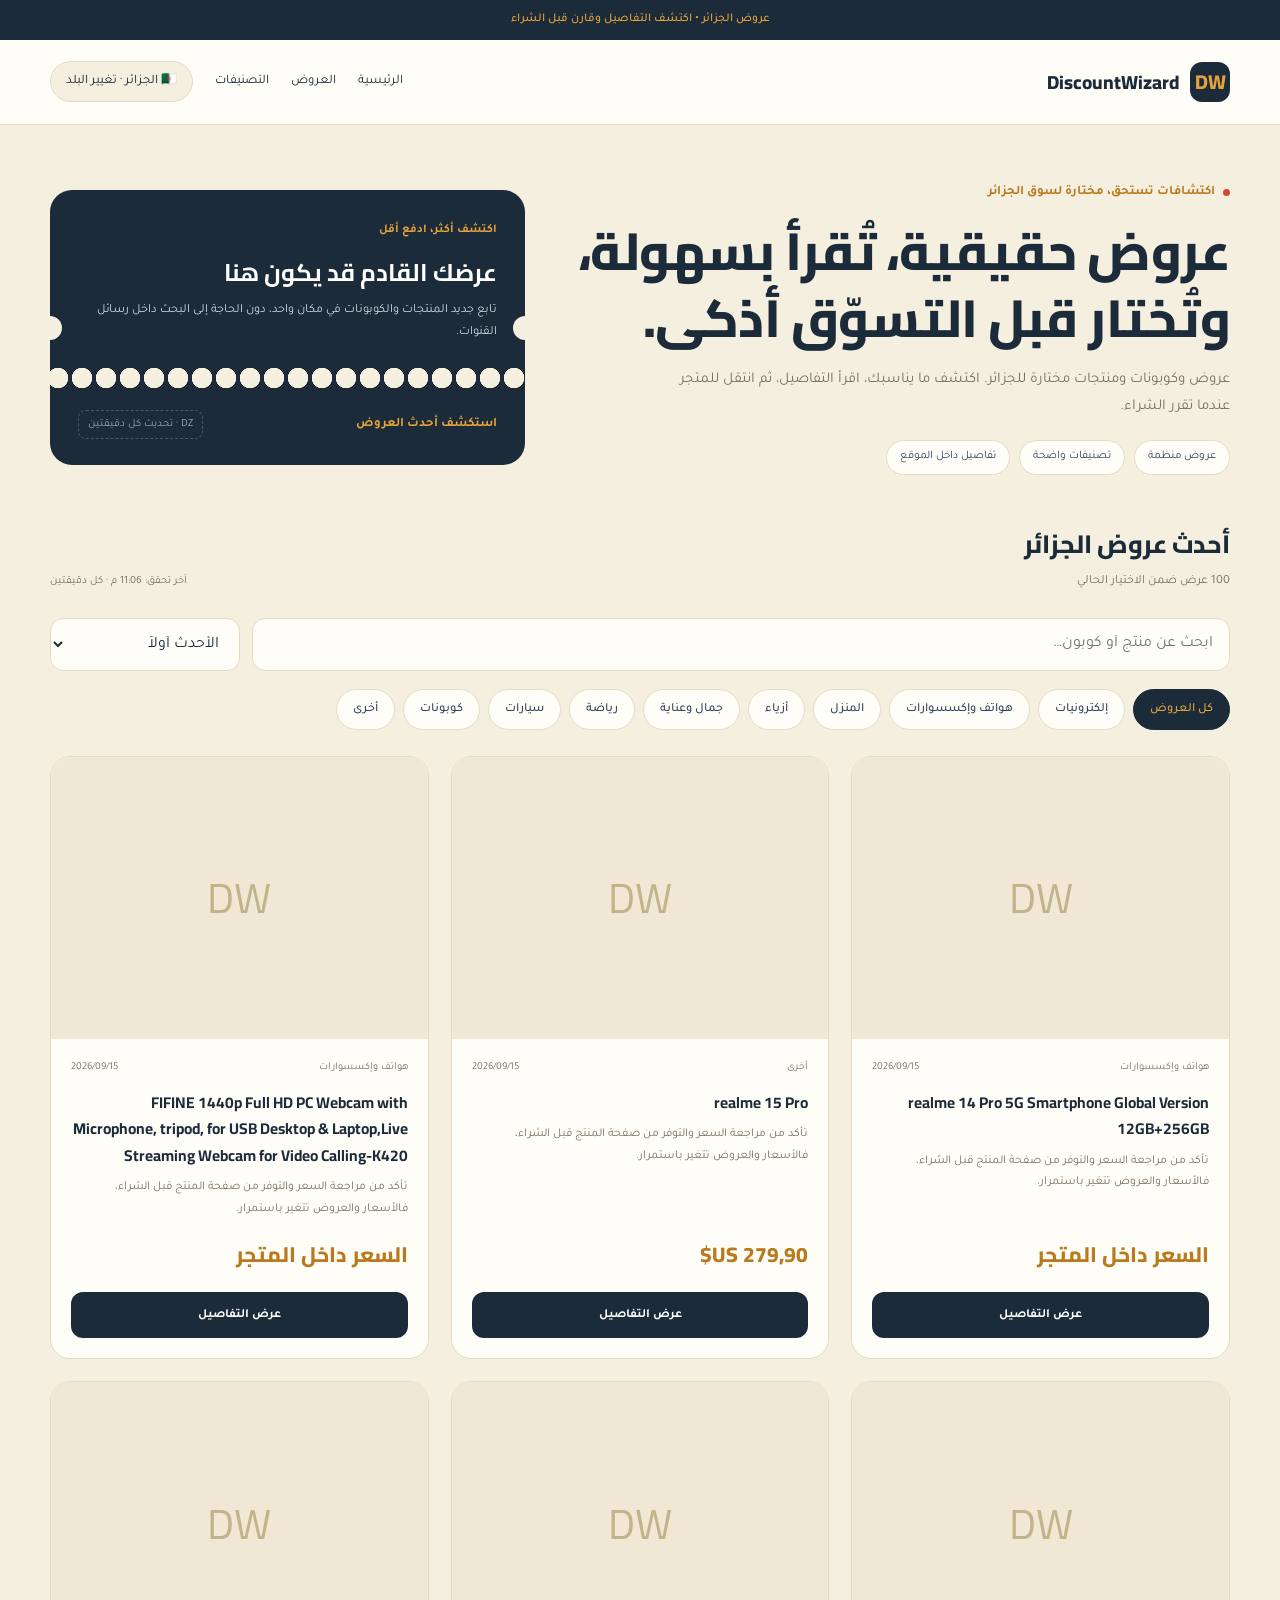
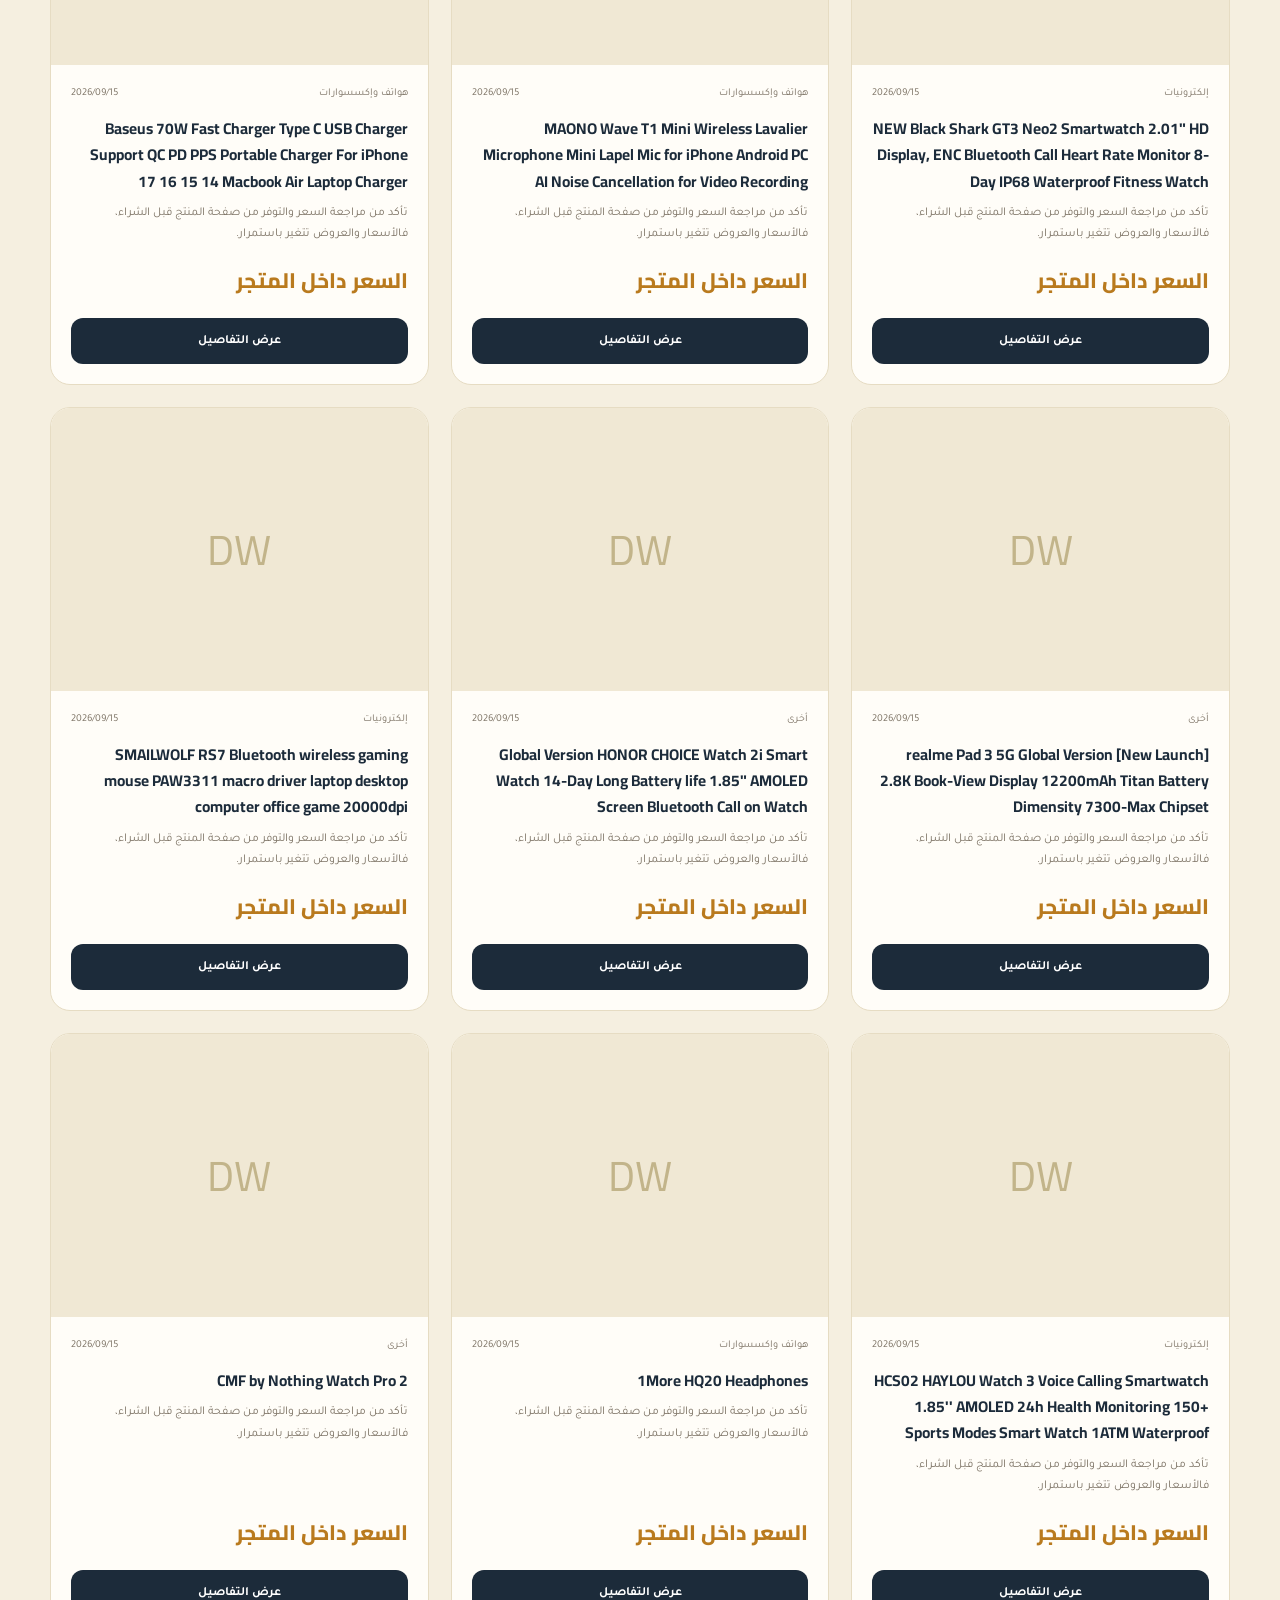
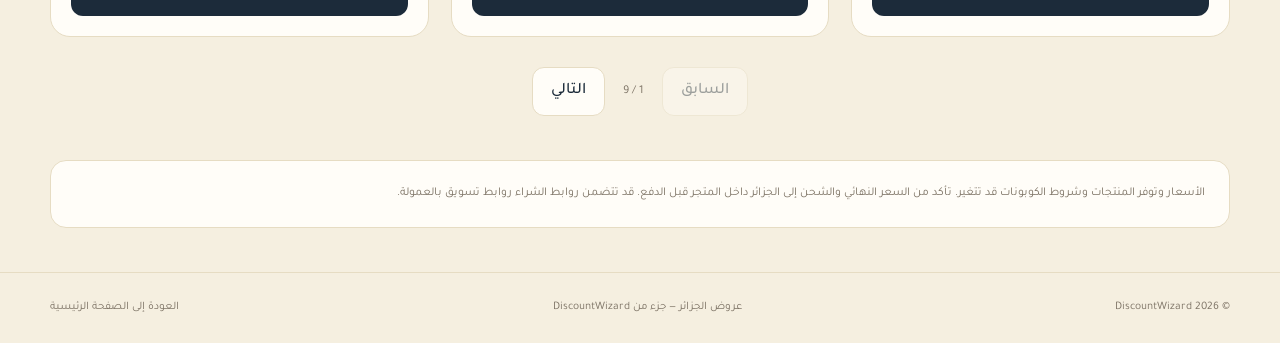
==== commit cad568e7: "Update index.html" ====
--- a/dz/index.html
+++ b/dz/index.html
@@ -3,22 +3,31 @@
 <head>
   <meta charset="UTF-8">
   <meta name="viewport" content="width=device-width, initial-scale=1">
-  <meta name="theme-color" content="#123e32">
+  <meta name="theme-color" content="#1C2B3A">
   <meta name="description" content="اكتشف عروض الجزائر والكوبونات والمنتجات المختارة على DiscountWizard، مع التفاصيل والتصنيفات وروابط الشراء.">
   <title>عروض الجزائر والكوبونات | DiscountWizard</title>
+
+  <link rel="preconnect" href="https://fonts.googleapis.com">
+  <link rel="preconnect" href="https://fonts.gstatic.com" crossorigin>
+  <link href="https://fonts.googleapis.com/css2?family=Cairo:wght@600;700;800;900&family=Tajawal:wght@400;500;700&display=swap" rel="stylesheet">
 
   <style>
     :root {
       color-scheme: light;
-      --bg: #f8faf6;
-      --paper: #fff;
-      --ink: #153d32;
-      --muted: #67766e;
-      --line: #e0e8df;
-      --mint: #e5f2df;
-      --lime: #d6ed91;
-      --green: #245b44;
-      --radius: 24px;
+      --bg: #F5EFE0;
+      --paper: #FFFDF8;
+      --tray: #F0E8D4;
+      --ink: #1C2B3A;
+      --ink-soft: #33475C;
+      --muted: #7C7264;
+      --line: #E6DCC3;
+      --gold: #E2A33B;
+      --gold-deep: #B97A1E;
+      --flag: #D5482E;
+      --flag-soft: #FBE7E0;
+      --radius: 20px;
+      --font-display: 'Cairo', Tahoma, sans-serif;
+      --font-body: 'Tajawal', Tahoma, sans-serif;
     }
 
     * { box-sizing: border-box; }
@@ -27,45 +36,50 @@
       margin: 0;
       background: var(--bg);
       color: var(--ink);
-      font-family: Tahoma, Arial, sans-serif;
+      font-family: var(--font-body);
       line-height: 1.8;
     }
     button, input, select { font: inherit; }
     button, select { cursor: pointer; }
     a { color: inherit; text-decoration: none; }
     button, a, input, select { -webkit-tap-highlight-color: transparent; }
-    :focus-visible { outline: 3px solid #81ab49; outline-offset: 4px; }
+    :focus-visible { outline: 3px solid var(--gold); outline-offset: 4px; }
     [hidden] { display: none !important; }
     .wrap { width: min(1180px, calc(100% - 36px)); margin: auto; }
+
     .announcement {
-      padding: 8px 16px;
+      padding: 9px 16px;
       text-align: center;
       background: var(--ink);
-      color: white;
+      color: var(--gold);
       font-size: 12px;
-    }
+      font-weight: 500;
+    }
+
     header { border-bottom: 1px solid var(--line); background: var(--paper); }
     .nav {
-      min-height: 88px;
+      min-height: 84px;
       display: flex;
       align-items: center;
       justify-content: space-between;
       gap: 20px;
     }
-    .brand { display: flex; align-items: center; gap: 10px; direction: ltr; }
+    .brand { display: flex; align-items: center; gap: 11px; }
     .brand-icon {
       display: grid;
       place-items: center;
-      width: 42px;
-      height: 42px;
-      border-radius: 14px;
+      width: 40px;
+      height: 40px;
+      border-radius: 12px;
       background: var(--ink);
-      color: var(--lime);
-      font-size: 26px;
-    }
-    .brand strong { display: block; font-size: 20px; letter-spacing: -.6px; }
-    .brand small { display: block; font-size: 9px; letter-spacing: 1.2px; color: var(--muted); }
+      color: var(--gold);
+      font-family: var(--font-display);
+      font-weight: 800;
+      font-size: 20px;
+    }
+    .brand strong { font-family: var(--font-display); font-size: 19px; font-weight: 800; }
     .nav-links { display: flex; align-items: center; gap: 22px; font-size: 13px; }
+    .nav-links a:hover { color: var(--gold-deep); }
     .country-pill {
       border: 1px solid var(--line);
       border-radius: 100px;
@@ -73,80 +87,122 @@
       background: var(--bg);
       white-space: nowrap;
     }
+
+    /* ---------- Hero ---------- */
     .hero {
-      padding: 60px 0 42px;
+      padding: 56px 0 46px;
       display: grid;
-      grid-template-columns: 1.5fr 1fr;
-      gap: 35px;
+      grid-template-columns: 1.4fr 1fr;
+      gap: 40px;
       align-items: center;
     }
-    .eyebrow { font-size: 12px; font-weight: bold; color: var(--green); }
-    .eyebrow::before {
-      content: "";
+    .eyebrow { display: flex; align-items: center; gap: 8px; font-size: 13px; font-weight: 700; color: var(--gold-deep); }
+    .eyebrow i {
       display: inline-block;
       width: 7px;
       height: 7px;
       border-radius: 50%;
-      background: #669840;
-      margin-inline-end: 9px;
-    }
-    h1 { font-size: clamp(32px, 5vw, 56px); line-height: 1.4; margin: 16px 0; letter-spacing: -1.5px; }
-    h1 span { color: #689144; }
-    .hero p { color: var(--muted); max-width: 620px; font-size: 15px; }
-    .hero-tags { display: flex; flex-wrap: wrap; gap: 9px; margin-top: 22px; }
-    .hero-tags span { padding: 5px 12px; border: 1px solid var(--line); border-radius: 100px; font-size: 11px; }
-    .hero-card {
-      padding: 30px;
-      border-radius: 32px;
-      background: var(--mint);
-      border: 1px solid #d4e4ca;
+      background: var(--flag);
+    }
+    h1 {
+      font-family: var(--font-display);
+      font-weight: 800;
+      font-size: clamp(32px, 4.6vw, 52px);
+      line-height: 1.28;
+      margin: 14px 0;
+      letter-spacing: -.5px;
+    }
+    .hero p.lead { color: var(--muted); max-width: 560px; font-size: 15px; }
+    .hero-tags { display: flex; flex-wrap: wrap; gap: 9px; margin-top: 20px; }
+    .hero-tags span {
+      padding: 6px 13px;
+      border: 1px solid var(--line);
+      background: var(--paper);
+      border-radius: 100px;
+      font-size: 11.5px;
+      color: var(--ink-soft);
+    }
+
+    /* Ticket-shaped hero card */
+    .ticket {
       position: relative;
-      overflow: hidden;
-    }
-    .hero-card::after {
-      content: "✳";
+      background: var(--ink);
+      color: #fff;
+      border-radius: 22px;
+      isolation: isolate;
+    }
+    .ticket-top, .ticket-bottom { position: relative; padding: 26px 28px; }
+    .ticket-top { padding-bottom: 22px; }
+    .ticket-top small { color: var(--gold); font-weight: 700; font-size: 12px; }
+    .ticket-top h2 { font-family: var(--font-display); font-size: 24px; margin: 10px 0 8px; line-height: 1.5; }
+    .ticket-top p { font-size: 12.5px; color: #cfd6dd; margin: 0; }
+    .perforation {
+      height: 24px;
+      background-image: radial-gradient(circle at 12px 12px, var(--bg) 10px, transparent 10.5px);
+      background-size: 24px 24px;
+      background-repeat: repeat-x;
+      background-position: -4px center;
+    }
+    .ticket::before, .ticket::after {
+      content: "";
       position: absolute;
-      inset-inline-end: -8px;
-      top: -40px;
-      font-size: 155px;
-      color: #c6dda9;
-      line-height: 1;
-    }
-    .hero-card > * { position: relative; z-index: 1; }
-    .hero-card small { color: var(--green); }
-    .hero-card h2 { font-size: 26px; margin: 14px 0 10px; }
-    .hero-card p { font-size: 13px; }
-    .hero-card a { display: inline-block; margin-top: 15px; font-size: 13px; font-weight: bold; }
-    .section-top { display: flex; justify-content: space-between; align-items: center; gap: 15px; }
-    .section-top h2 { font-size: 24px; margin: 0; }
-    .section-top p { margin: 4px 0; font-size: 12px; color: var(--muted); }
+      width: 24px;
+      height: 24px;
+      background: var(--bg);
+      border-radius: 50%;
+      top: 50%;
+      transform: translateY(-50%);
+      z-index: 2;
+    }
+    .ticket::before { inset-inline-start: -12px; }
+    .ticket::after { inset-inline-end: -12px; }
+    .ticket-bottom { display: flex; align-items: center; justify-content: space-between; gap: 10px; padding-top: 20px; }
+    .ticket-bottom a { font-size: 13px; font-weight: 700; color: var(--gold); }
+    .ticket-bottom .code {
+      font-size: 11px;
+      color: #9aa4ae;
+      border: 1px dashed #46586a;
+      border-radius: 8px;
+      padding: 4px 9px;
+    }
+
+    /* ---------- Offers section ---------- */
+    .section-top { display: flex; justify-content: space-between; align-items: flex-end; gap: 15px; }
+    .section-top h2 { font-family: var(--font-display); font-size: 25px; margin: 0; font-weight: 800; }
+    .section-top p { margin: 4px 0 0; font-size: 12.5px; color: var(--muted); }
     .update-status { font-size: 11px; color: var(--muted); text-align: end; }
+
     .tools {
       display: grid;
-      grid-template-columns: 1fr 200px;
+      grid-template-columns: 1fr 190px;
       gap: 12px;
-      margin: 24px 0 18px;
+      margin: 26px 0 18px;
     }
     .search, .sort {
       width: 100%;
-      min-height: 50px;
+      min-height: 48px;
       border: 1px solid var(--line);
-      border-radius: 14px;
-      background: white;
+      border-radius: 13px;
+      background: var(--paper);
       color: var(--ink);
       padding: 11px 16px;
     }
-    .categories { display: flex; flex-wrap: wrap; gap: 8px; margin-bottom: 25px; }
+    .search:focus, .sort:focus { border-color: var(--gold); }
+
+    .categories { display: flex; flex-wrap: wrap; gap: 8px; margin-bottom: 26px; }
     .category {
       border: 1px solid var(--line);
-      background: white;
-      color: var(--muted);
+      background: var(--paper);
+      color: var(--ink-soft);
       border-radius: 100px;
       padding: 8px 16px;
-      font-size: 12px;
-    }
-    .category.active { background: var(--ink); color: white; border-color: var(--ink); }
+      font-size: 12.5px;
+      font-weight: 500;
+    }
+    .category.active { background: var(--ink); color: var(--gold); border-color: var(--ink); }
+
     .grid { display: grid; grid-template-columns: repeat(3, minmax(0, 1fr)); gap: 22px; }
+
     .offer {
       background: var(--paper);
       border: 1px solid var(--line);
@@ -154,33 +210,57 @@
       overflow: hidden;
       display: flex;
       flex-direction: column;
-      transition: transform .2s, box-shadow .2s;
-    }
-    .offer:hover { transform: translateY(-4px); box-shadow: 0 15px 35px #183c3210; }
+      transition: transform .18s ease, box-shadow .18s ease;
+    }
+    .offer:hover { transform: translateY(-4px); box-shadow: 0 16px 32px #1c2b3a14; }
+
     .offer-image {
       aspect-ratio: 4 / 3;
       position: relative;
-      background: #f0f3ed;
+      background: var(--tray);
       display: grid;
       place-items: center;
       overflow: hidden;
     }
-    .offer-image img { width: 100%; height: 100%; object-fit: contain; padding: 18px; }
-    .placeholder { color: #98ac93; font-size: 45px; }
+    .offer-image img { width: 100%; height: 100%; object-fit: contain; padding: 20px; }
+    .placeholder { color: #c2b48a; font-size: 42px; font-family: var(--font-display); }
+
+    /* Badge styled as a hanging price tag with a punched hole */
     .badge {
       position: absolute;
-      top: 13px;
-      inset-inline-start: 13px;
-      padding: 4px 11px;
-      border-radius: 100px;
-      background: var(--ink);
-      color: white;
+      top: 14px;
+      inset-inline-start: -6px;
+      padding: 6px 14px 6px 20px;
+      background: var(--flag);
+      color: #fff;
       font-size: 11px;
-    }
-    .badge.expired { background: #756e63; }
+      font-weight: 700;
+      border-radius: 0 100px 100px 0;
+      box-shadow: 0 3px 8px #00000022;
+    }
+    .badge::before {
+      content: "";
+      position: absolute;
+      inset-inline-start: 8px;
+      top: 50%;
+      transform: translateY(-50%);
+      width: 5px;
+      height: 5px;
+      border-radius: 50%;
+      background: var(--tray);
+    }
+    .badge.expired { background: var(--ink-soft); }
+
     .offer-content { padding: 20px; display: flex; flex-direction: column; flex: 1; }
-    .meta { display: flex; justify-content: space-between; gap: 8px; color: var(--muted); font-size: 10px; }
-    .offer h3 { font-size: 16px; line-height: 1.8; margin: 12px 0 8px; overflow-wrap: anywhere; }
+    .meta { display: flex; justify-content: space-between; gap: 8px; color: var(--muted); font-size: 10.5px; }
+    .offer h3 {
+      font-family: var(--font-display);
+      font-weight: 700;
+      font-size: 15.5px;
+      line-height: 1.7;
+      margin: 12px 0 8px;
+      overflow-wrap: anywhere;
+    }
     .summary {
       color: var(--muted);
       font-size: 12px;
@@ -190,89 +270,114 @@
       -webkit-box-orient: vertical;
       overflow: hidden;
     }
-    .prices { display: flex; flex-wrap: wrap; align-items: center; gap: 10px; margin-top: auto; }
-    .price { font-size: 22px; font-weight: bold; }
-    .old-price { color: #8a938b; font-size: 12px; }
-    .coupon-line { color: var(--green); font-size: 11px; margin: 10px 0 0; overflow-wrap: anywhere; }
+    .prices { display: flex; flex-wrap: wrap; align-items: baseline; gap: 10px; margin-top: auto; }
+    .price { font-family: var(--font-display); font-size: 21px; font-weight: 800; color: var(--gold-deep); }
+    .old-price { color: #a89e8c; font-size: 12px; }
+    .coupon-line {
+      color: var(--ink-soft);
+      font-size: 11.5px;
+      margin: 12px 0 0;
+      padding: 6px 10px;
+      border: 1px dashed var(--line);
+      border-radius: 9px;
+      background: var(--bg);
+      width: fit-content;
+      overflow-wrap: anywhere;
+    }
+
     .details-button, .primary {
       border: 0;
       background: var(--ink);
-      color: white;
+      color: #fff;
       border-radius: 12px;
-      padding: 11px 16px;
+      padding: 12px 16px;
       text-align: center;
-      font-weight: bold;
-      font-size: 12px;
+      font-weight: 700;
+      font-size: 12.5px;
     }
     .details-button { width: 100%; margin-top: 18px; }
-    .details-button:hover, .primary:hover { background: var(--green); }
+    .details-button:hover, .primary:hover { background: var(--gold-deep); }
+
     .empty {
-      border: 1px dashed #cbd7c5;
+      border: 1px dashed #d8cba4;
       border-radius: var(--radius);
       text-align: center;
       padding: 65px 20px;
-      background: white;
-    }
-    .empty .symbol { font-size: 40px; color: #87a36c; }
-    .empty h3 { margin: 12px 0; font-size: 19px; }
+      background: var(--paper);
+    }
+    .empty .symbol { font-size: 34px; color: var(--gold); font-family: var(--font-display); font-weight: 800; }
+    .empty h3 { margin: 12px 0; font-family: var(--font-display); font-size: 19px; }
     .empty p { margin: 0 auto; max-width: 550px; color: var(--muted); font-size: 13px; }
-    .secondary { border: 1px solid var(--line); background: white; padding: 9px 18px; border-radius: 12px; color: var(--ink); }
+    .secondary { border: 1px solid var(--line); background: var(--paper); padding: 9px 18px; border-radius: 12px; color: var(--ink); font-weight: 500; }
+    .secondary:hover { border-color: var(--gold); }
     .empty button { margin-top: 20px; }
+
     .pagination { display: flex; align-items: center; justify-content: center; gap: 18px; margin: 30px 0; }
     .pagination span { font-size: 12px; color: var(--muted); }
     button:disabled { opacity: .4; cursor: not-allowed; }
-    .notice { padding: 23px; background: var(--mint); border-radius: 18px; margin: 40px 0; font-size: 12px; }
-    footer { margin-top: 40px; border-top: 1px solid var(--line); padding: 25px 0; color: var(--muted); font-size: 11px; }
+
+    .notice {
+      padding: 22px 24px;
+      background: var(--paper);
+      border: 1px solid var(--line);
+      border-radius: 16px;
+      margin: 44px 0;
+      font-size: 12px;
+      color: var(--muted);
+    }
+
+    footer { margin-top: 40px; border-top: 1px solid var(--line); padding: 25px 0; color: var(--muted); font-size: 11.5px; }
     .footer-inner { display: flex; justify-content: space-between; gap: 20px; flex-wrap: wrap; }
 
+    /* ---------- Dialog ---------- */
     dialog {
       width: min(760px, calc(100% - 24px));
       max-height: 90vh;
       padding: 0;
       border: 1px solid var(--line);
-      border-radius: 24px;
+      border-radius: 22px;
       color: var(--ink);
-      background: white;
+      background: var(--paper);
       overflow: auto;
     }
-    dialog::backdrop { background: #09251fcc; backdrop-filter: blur(4px); }
+    dialog::backdrop { background: #1c2b3acc; backdrop-filter: blur(4px); }
     .dialog-head {
       display: flex;
       justify-content: space-between;
       align-items: center;
       padding: 15px 22px;
       border-bottom: 1px solid var(--line);
-    }
-    .close { border: 0; background: var(--bg); width: 36px; height: 36px; border-radius: 50%; font-size: 22px; color: var(--ink); }
+      font-weight: 700;
+    }
+    .close { border: 0; background: var(--bg); width: 36px; height: 36px; border-radius: 50%; font-size: 20px; color: var(--ink); }
     .dialog-body { padding: 25px; }
-    .detail-image { width: 100%; max-height: 300px; object-fit: contain; background: var(--bg); border-radius: 18px; padding: 20px; }
-    .dialog-body h2 { font-size: 23px; line-height: 1.6; overflow-wrap: anywhere; }
+    .detail-image { width: 100%; max-height: 300px; object-fit: contain; background: var(--tray); border-radius: 16px; padding: 20px; }
+    .dialog-body h2 { font-family: var(--font-display); font-size: 22px; line-height: 1.6; overflow-wrap: anywhere; font-weight: 800; }
     .description { white-space: pre-line; color: var(--muted); font-size: 14px; overflow-wrap: anywhere; }
     .specs { width: 100%; border-collapse: collapse; margin: 20px 0; font-size: 13px; }
     .specs th, .specs td { padding: 12px; border-bottom: 1px solid var(--line); text-align: start; overflow-wrap: anywhere; }
-    .specs th { width: 35%; background: var(--bg); }
+    .specs th { width: 35%; background: var(--bg); font-weight: 700; }
     .detail-actions { display: flex; gap: 10px; flex-wrap: wrap; margin-top: 24px; }
     .detail-note { color: var(--muted); font-size: 11px; margin-top: 18px; }
-    .skip { position: absolute; top: -100px; padding: 10px; background: white; z-index: 5; }
+    .skip { position: absolute; top: -100px; padding: 10px; background: var(--paper); z-index: 5; }
     .skip:focus { top: 10px; }
 
     @media (max-width: 900px) {
       .grid { grid-template-columns: repeat(2, minmax(0, 1fr)); }
-      .hero { grid-template-columns: 1fr; gap: 15px; padding-top: 35px; }
-      .hero-card { padding: 25px; }
+      .hero { grid-template-columns: 1fr; gap: 26px; padding-top: 35px; }
     }
     @media (max-width: 580px) {
       .wrap { width: calc(100% - 26px); }
-      .nav { min-height: 76px; gap: 10px; flex-wrap: wrap; padding: 14px 0; }
-      .brand strong { font-size: 18px; }
+      .nav { min-height: 74px; gap: 10px; flex-wrap: wrap; padding: 14px 0; }
+      .brand strong { font-size: 17px; }
       .nav-links { gap: 12px; font-size: 11px; }
       .nav-links .home-link { display: none; }
       .grid { grid-template-columns: 1fr; }
       .tools { grid-template-columns: 1fr; }
-      .section-top { align-items: flex-start; }
+      .section-top { align-items: flex-start; flex-direction: column; }
       .section-top h2 { font-size: 21px; }
-      .update-status { max-width: 130px; }
-      .hero h1 { font-size: 36px; }
+      .update-status { text-align: start; }
+      h1 { font-size: 32px; }
       .dialog-body { padding: 18px; }
       .categories { gap: 6px; }
       .category { padding: 7px 12px; }
@@ -294,11 +399,8 @@
   <header>
     <nav class="wrap nav" aria-label="القائمة الرئيسية">
       <a class="brand" href="../?lang=ar" aria-label="DiscountWizard — الرئيسية">
-        <span class="brand-icon" aria-hidden="true">✳</span>
-        <span>
-          <strong>DiscountWizard</strong>
-          <small>THE ART OF FINDING MORE</small>
-        </span>
+        <span class="brand-icon" aria-hidden="true">DW</span>
+        <strong>DiscountWizard</strong>
       </a>
 
       <div class="nav-links">
@@ -313,9 +415,9 @@
   <main class="wrap">
     <section class="hero">
       <div>
-        <div class="eyebrow">اكتشافات تستحق • السوق الجزائري</div>
-        <h1>عروض تستحق.<br><span>وتسوّق أذكى.</span></h1>
-        <p>
+        <div class="eyebrow"><i></i>اكتشافات تستحق، مختارة لسوق الجزائر</div>
+        <h1>عروض حقيقية، تُقرأ بسهولة، وتُختار قبل التسوّق أذكى.</h1>
+        <p class="lead">
           عروض وكوبونات ومنتجات مختارة للجزائر.
           اكتشف ما يناسبك، اقرأ التفاصيل، ثم انتقل للمتجر عندما تقرر الشراء.
         </p>
@@ -326,12 +428,18 @@
         </div>
       </div>
 
-      <aside class="hero-card">
-        <small>اكتشف أكثر، ادفع أقل</small>
-        <h2>عرضك القادم<br>قد يكون هنا.</h2>
-        <p>تابع جديد المنتجات والكوبونات في مكان واحد، دون الحاجة إلى البحث داخل رسائل القنوات.</p>
-        <a href="#offers">استكشف أحدث العروض ←</a>
-      </aside>
+      <div class="ticket">
+        <div class="ticket-top">
+          <small>اكتشف أكثر، ادفع أقل</small>
+          <h2>عرضك القادم قد يكون هنا</h2>
+          <p>تابع جديد المنتجات والكوبونات في مكان واحد، دون الحاجة إلى البحث داخل رسائل القنوات.</p>
+        </div>
+        <div class="perforation"></div>
+        <div class="ticket-bottom">
+          <a href="#offers">استكشف أحدث العروض</a>
+          <span class="code">DZ · تحديث كل دقيقتين</span>
+        </div>
+      </div>
     </section>
 
     <section id="offers" aria-labelledby="offers-title">
@@ -364,7 +472,7 @@
       <div class="grid" id="offer-grid"></div>
 
       <div class="empty" id="empty-state" hidden>
-        <div class="symbol" aria-hidden="true">✳</div>
+        <div class="symbol" aria-hidden="true">DW</div>
         <h3 id="empty-title">العروض في الطريق</h3>
         <p id="empty-text"></p>
         <button class="secondary" id="retry" type="button">إعادة التحقق</button>
@@ -388,7 +496,7 @@
     <div class="wrap footer-inner">
       <span>© <span id="year"></span> DiscountWizard</span>
       <span>عروض الجزائر — جزء من DiscountWizard</span>
-      <a href="../?lang=ar">العودة إلى الصفحة الرئيسية ←</a>
+      <a href="../?lang=ar">العودة إلى الصفحة الرئيسية</a>
     </div>
   </footer>
 
@@ -443,20 +551,19 @@
       function safeUrl(value) {
         if (typeof value !== 'string' || !value.trim()) return '';
         try {
-          const url = new URL(value, DATA_URL);
-          return ['https:', 'http:'].includes(url.protocol) ? url.href : '';
+          const url = new URL(value, location.href);
+          return ['http:', 'https:'].includes(url.protocol) ? url.href : '';
         } catch {
           return '';
         }
       }
 
-      function string(value, limit = 10000) {
-        return typeof value === 'string' ? value.slice(0, limit) : '';
+      function string(value, max = 4000) {
+        return typeof value === 'string' ? value.slice(0, max).trim() : '';
       }
 
       function numeric(value) {
-        if (value === null || value === undefined || value === '') return null;
-        const number = Number(value);
+        const number = typeof value === 'string' ? Number(value.replace(/[^\d.-]/g, '')) : Number(value);
         return Number.isFinite(number) && number >= 0 ? number : null;
       }
 
@@ -555,7 +662,7 @@
 
       function appendImage(parent, offer, detail = false) {
         if (!offer.image) {
-          if (!detail) parent.append(element('span', 'placeholder', '✳'));
+          if (!detail) parent.append(element('span', 'placeholder', 'DW'));
           return;
         }
 
@@ -567,7 +674,7 @@
         img.referrerPolicy = 'no-referrer';
         img.addEventListener('error', () => {
           img.remove();
-          if (!detail) parent.append(element('span', 'placeholder', '✳'));
+          if (!detail) parent.append(element('span', 'placeholder', 'DW'));
         }, { once: true });
 
         parent.append(img);
@@ -648,7 +755,7 @@
           body.append(element('p', 'coupon-line', `كود الكوبون: ${offer.coupon}`));
         }
 
-        const button = element('button', 'details-button', 'التفاصيل والعرض ←');
+        const button = element('button', 'details-button', 'عرض التفاصيل');
         button.type = 'button';
         button.addEventListener('click', () => openDetails(offer));
         body.append(button);
